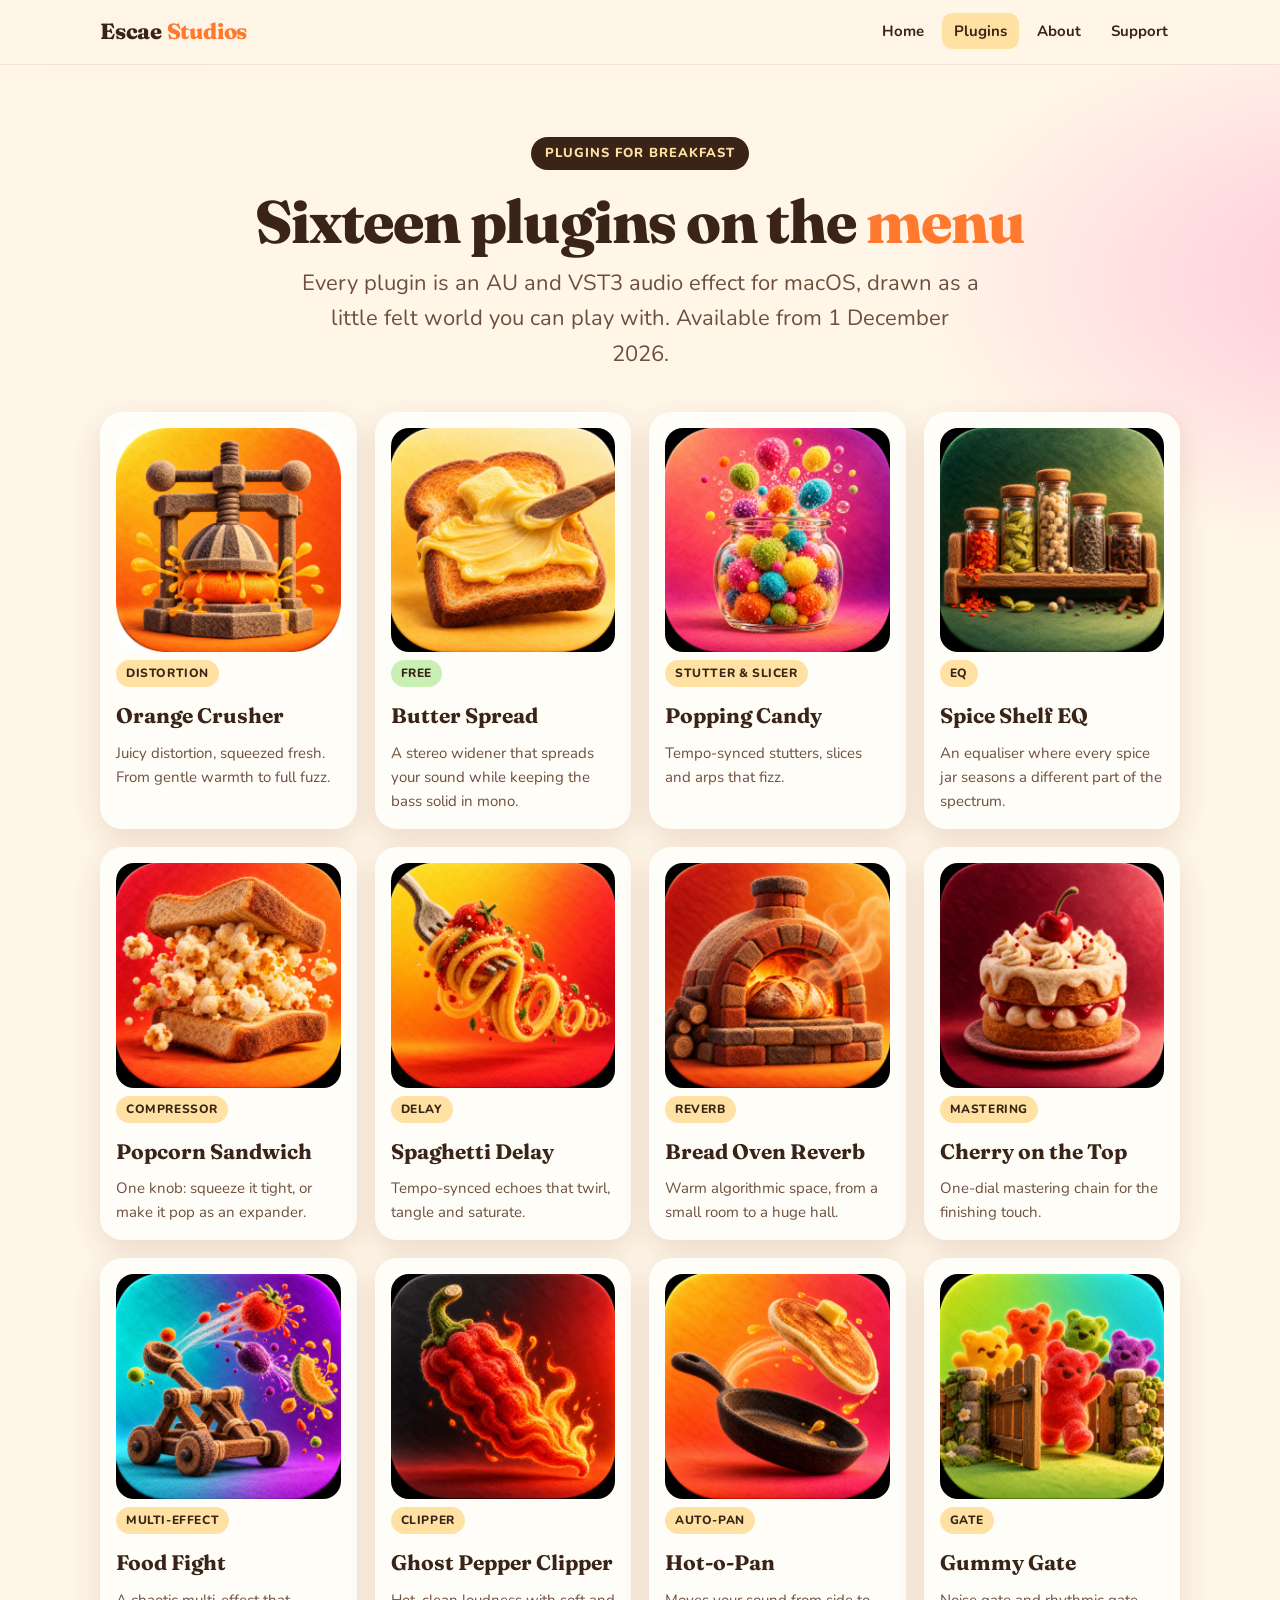
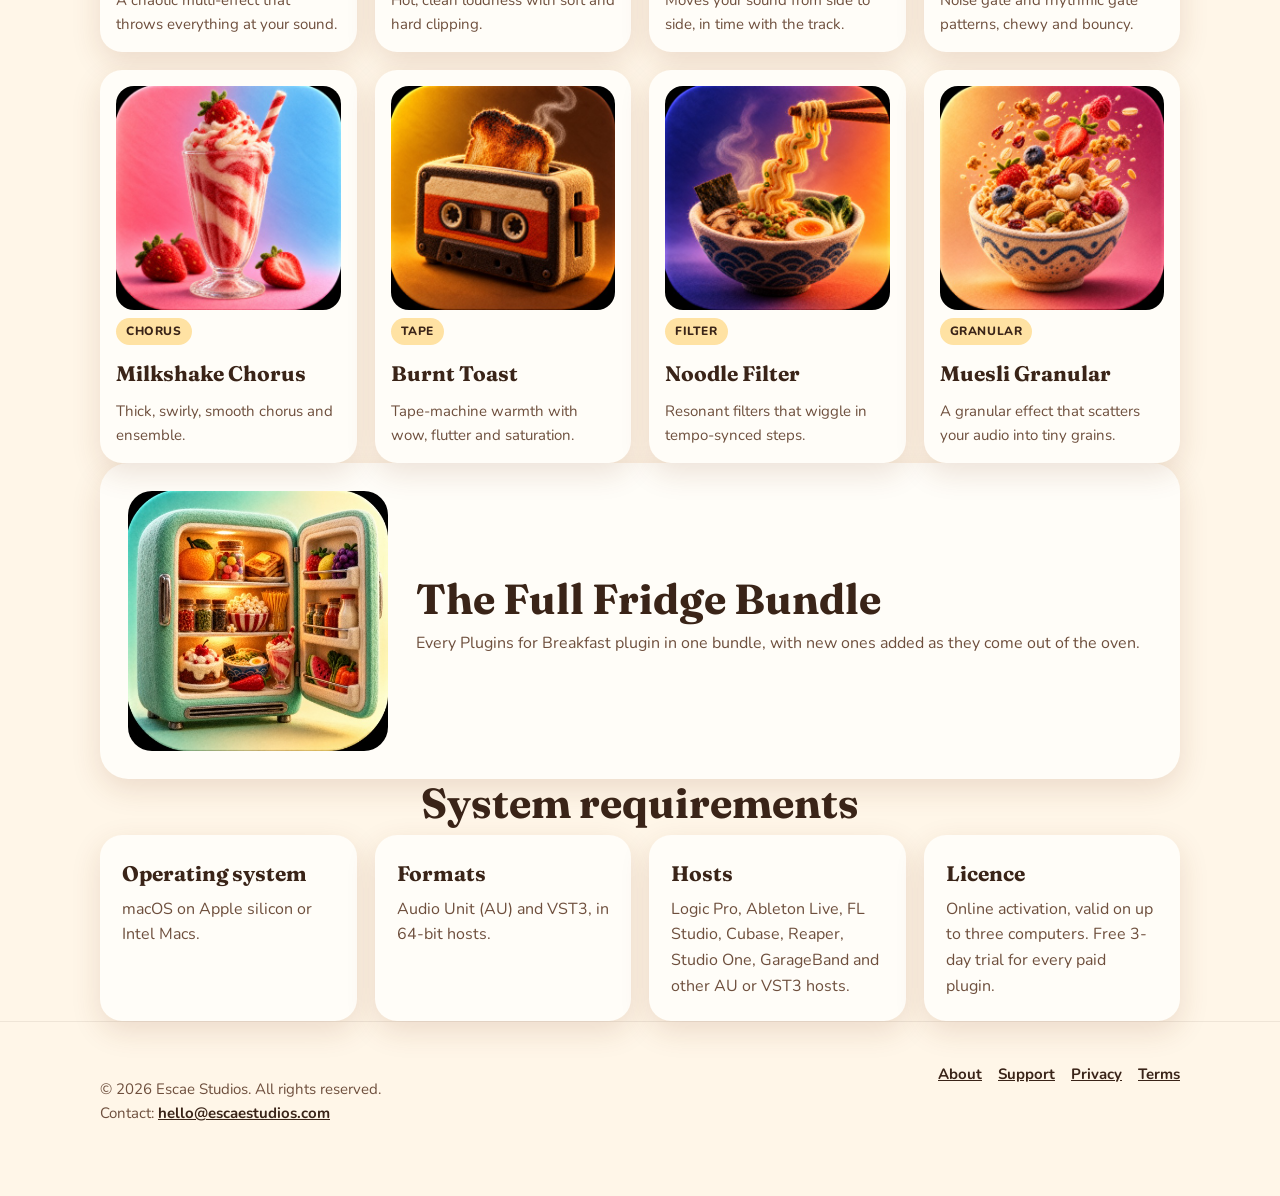
==== plugins.html @ 239ed5df "Escae Studios company website Co-Authored-By: Claude Opus 5.5 <noreply@anthropic.com>" ====
<!doctype html>
<html lang="en">
<head>
<meta charset="utf-8">
<meta name="viewport" content="width=device-width, initial-scale=1">
<title>Plugins · Escae Studios</title>
<meta name="description" content="The Plugins for Breakfast range by Escae Studios: sixteen AU and VST3 audio effect plugins for macOS.">
<link rel="icon" href="img/orange-crusher.jpg">
<link rel="preconnect" href="https://fonts.googleapis.com">
<link rel="preconnect" href="https://fonts.gstatic.com" crossorigin>
<link href="https://fonts.googleapis.com/css2?family=Fraunces:opsz,wght@9..144,600;9..144,800&family=Nunito:wght@400;600;700;800&display=swap" rel="stylesheet">
<link rel="stylesheet" href="style.css">
</head>
<body>
<header class="topbar">
  <div class="wrap">
    <a class="brand" href="./">Escae <span>Studios</span></a>
    <nav aria-label="Main"><ul>
      <li><a href="./">Home</a></li>
      <li><a href="plugins.html" aria-current="page">Plugins</a></li>
      <li><a href="about.html">About</a></li>
      <li><a href="support.html">Support</a></li>
    </ul></nav>
  </div>
</header>

<main>
  <section class="hero page-title wrap">
    <span class="badge">Plugins for Breakfast</span>
    <h1>Sixteen plugins on the <span>menu</span></h1>
    <p class="lede">Every plugin is an AU and VST3 audio effect for macOS, drawn as a little felt world you can play with. Available from 1 December 2026.</p>
  </section>
  <section class="wrap">
    <div class="menu">
      <article class="item"><img src="img/orange-crusher.jpg" alt="Orange Crusher artwork" loading="lazy"><span class="tag">Distortion</span><h3>Orange Crusher</h3><p>Juicy distortion, squeezed fresh. From gentle warmth to full fuzz.</p></article>
      <article class="item"><img src="img/butter-spread.jpg" alt="Butter Spread artwork" loading="lazy"><span class="tag free">Free</span><h3>Butter Spread</h3><p>A stereo widener that spreads your sound while keeping the bass solid in mono.</p></article>
      <article class="item"><img src="img/popping-candy.jpg" alt="Popping Candy artwork" loading="lazy"><span class="tag">Stutter &amp; slicer</span><h3>Popping Candy</h3><p>Tempo-synced stutters, slices and arps that fizz.</p></article>
      <article class="item"><img src="img/spice-shelf.jpg" alt="Spice Shelf EQ artwork" loading="lazy"><span class="tag">EQ</span><h3>Spice Shelf EQ</h3><p>An equaliser where every spice jar seasons a different part of the spectrum.</p></article>
      <article class="item"><img src="img/popcorn-sandwich.jpg" alt="Popcorn Sandwich artwork" loading="lazy"><span class="tag">Compressor</span><h3>Popcorn Sandwich</h3><p>One knob: squeeze it tight, or make it pop as an expander.</p></article>
      <article class="item"><img src="img/spaghetti-delay.jpg" alt="Spaghetti Delay artwork" loading="lazy"><span class="tag">Delay</span><h3>Spaghetti Delay</h3><p>Tempo-synced echoes that twirl, tangle and saturate.</p></article>
      <article class="item"><img src="img/bread-oven.jpg" alt="Bread Oven Reverb artwork" loading="lazy"><span class="tag">Reverb</span><h3>Bread Oven Reverb</h3><p>Warm algorithmic space, from a small room to a huge hall.</p></article>
      <article class="item"><img src="img/cherry-on-the-top.jpg" alt="Cherry on the Top artwork" loading="lazy"><span class="tag">Mastering</span><h3>Cherry on the Top</h3><p>One-dial mastering chain for the finishing touch.</p></article>
      <article class="item"><img src="img/food-fight.jpg" alt="Food Fight artwork" loading="lazy"><span class="tag">Multi-effect</span><h3>Food Fight</h3><p>A chaotic multi-effect that throws everything at your sound.</p></article>
      <article class="item"><img src="img/ghost-pepper.jpg" alt="Ghost Pepper Clipper artwork" loading="lazy"><span class="tag">Clipper</span><h3>Ghost Pepper Clipper</h3><p>Hot, clean loudness with soft and hard clipping.</p></article>
      <article class="item"><img src="img/hot-o-pan.jpg" alt="Hot-o-Pan artwork" loading="lazy"><span class="tag">Auto-pan</span><h3>Hot-o-Pan</h3><p>Moves your sound from side to side, in time with the track.</p></article>
      <article class="item"><img src="img/gummy-gate.jpg" alt="Gummy Gate artwork" loading="lazy"><span class="tag">Gate</span><h3>Gummy Gate</h3><p>Noise gate and rhythmic gate patterns, chewy and bouncy.</p></article>
      <article class="item"><img src="img/milkshake-chorus.jpg" alt="Milkshake Chorus artwork" loading="lazy"><span class="tag">Chorus</span><h3>Milkshake Chorus</h3><p>Thick, swirly, smooth chorus and ensemble.</p></article>
      <article class="item"><img src="img/burnt-toast.jpg" alt="Burnt Toast artwork" loading="lazy"><span class="tag">Tape</span><h3>Burnt Toast</h3><p>Tape-machine warmth with wow, flutter and saturation.</p></article>
      <article class="item"><img src="img/noodle-filter.jpg" alt="Noodle Filter artwork" loading="lazy"><span class="tag">Filter</span><h3>Noodle Filter</h3><p>Resonant filters that wiggle in tempo-synced steps.</p></article>
      <article class="item"><img src="img/muesli-granular.jpg" alt="Muesli Granular artwork" loading="lazy"><span class="tag">Granular</span><h3>Muesli Granular</h3><p>A granular effect that scatters your audio into tiny grains.</p></article>
    </div>
  </section>
  <section class="wrap">
    <div class="split">
      <img src="img/full-fridge.jpg" alt="Full Fridge Bundle artwork">
      <div>
        <h2>The Full Fridge Bundle</h2>
        <p>Every Plugins for Breakfast plugin in one bundle, with new ones added as they come out of the oven.</p>
      </div>
    </div>
  </section>
  <section class="wrap">
    <h2 class="center">System requirements</h2>
    <div class="cards">
      <div class="card"><h3>Operating system</h3><p>macOS on Apple silicon or Intel Macs.</p></div>
      <div class="card"><h3>Formats</h3><p>Audio Unit (AU) and VST3, in 64-bit hosts.</p></div>
      <div class="card"><h3>Hosts</h3><p>Logic Pro, Ableton Live, FL Studio, Cubase, Reaper, Studio One, GarageBand and other AU or VST3 hosts.</p></div>
      <div class="card"><h3>Licence</h3><p>Online activation, valid on up to three computers. Free 3-day trial for every paid plugin.</p></div>
    </div>
  </section>
</main>

<footer>
  <div class="wrap">
    <p>© 2026 Escae Studios. All rights reserved.<br>Contact: <a href="mailto:hello@escaestudios.com">hello@escaestudios.com</a></p>
    <ul>
      <li><a href="about.html">About</a></li>
      <li><a href="support.html">Support</a></li>
      <li><a href="privacy.html">Privacy</a></li>
      <li><a href="terms.html">Terms</a></li>
    </ul>
  </div>
</footer>
</body>
</html>
---- style.css ----
:root {
  --cream: #fff6e8;
  --butter: #ffe2a3;
  --tangerine: #ff7a2f;
  --berry: #e8457c;
  --ink: #3a2418;
  --ink-soft: #6e4f3d;
  --card: #fffdf8;
  --shadow: 0 10px 30px rgba(120, 60, 20, .14);
}
* { box-sizing: border-box; }
html { scroll-behavior: smooth; }
body {
  margin: 0;
  font-family: "Nunito", system-ui, -apple-system, sans-serif;
  color: var(--ink);
  background:
    radial-gradient(1200px 600px at 10% -10%, #ffd9b0 0%, transparent 60%),
    radial-gradient(900px 500px at 110% 10%, #ffc7d9 0%, transparent 55%),
    var(--cream);
  line-height: 1.6;
}
a { color: var(--ink); }
.wrap { max-width: 1120px; margin: 0 auto; padding: 0 20px; }
.narrow { max-width: 780px; }

/* top bar */
.topbar { position: sticky; top: 0; z-index: 10; background: rgba(255, 246, 232, .92); backdrop-filter: blur(8px); border-bottom: 1px solid rgba(58, 36, 24, .08); }
.topbar .wrap { display: flex; align-items: center; justify-content: space-between; gap: 16px; min-height: 64px; flex-wrap: wrap; }
.brand { font-family: "Fraunces", Georgia, serif; font-weight: 800; font-size: 22px; text-decoration: none; letter-spacing: -.01em; }
.brand span { color: var(--tangerine); }
nav ul { list-style: none; display: flex; gap: 6px; margin: 0; padding: 0; flex-wrap: wrap; }
nav a { text-decoration: none; font-weight: 700; padding: 8px 12px; border-radius: 10px; font-size: 15px; }
nav a:hover, nav a[aria-current="page"] { background: var(--butter); }

/* hero */
.hero { padding: 72px 0 40px; text-align: center; }
.badge { display: inline-block; padding: 6px 14px; border-radius: 999px; background: var(--ink); color: var(--butter); font-weight: 800; font-size: 13px; letter-spacing: .08em; text-transform: uppercase; }
h1 { font-family: "Fraunces", Georgia, serif; font-weight: 800; font-size: clamp(40px, 7vw, 80px); line-height: 1.04; margin: 20px 0 14px; letter-spacing: -.02em; }
h1 span { color: var(--tangerine); }
.page-title h1 { font-size: clamp(36px, 5.5vw, 60px); }
.lede { font-size: clamp(18px, 2.4vw, 22px); color: var(--ink-soft); max-width: 680px; margin: 0 auto; }
.hero-icons { display: flex; justify-content: center; gap: 14px; margin: 36px 0 8px; flex-wrap: wrap; }
.hero-icons img { width: 88px; height: 88px; border-radius: 22px; box-shadow: var(--shadow); }
.hero-icons img:nth-child(odd) { transform: rotate(-4deg); }
.hero-icons img:nth-child(even) { transform: rotate(4deg) translateY(6px); }
.cta { margin-top: 30px; display: flex; gap: 12px; justify-content: center; flex-wrap: wrap; }
.btn { display: inline-block; padding: 14px 24px; border-radius: 14px; text-decoration: none; background: linear-gradient(180deg, #ff8c45, var(--tangerine)); color: #fff; font-weight: 800; font-size: 17px; box-shadow: 0 6px 0 #c9541a; }
.btn.ghost { background: var(--card); color: var(--ink); box-shadow: 0 6px 0 #e4cfae; }
.btn:active { transform: translateY(4px); box-shadow: 0 2px 0 #c9541a; }

section { padding: 48px 0; }
h2 { font-family: "Fraunces", Georgia, serif; font-size: clamp(28px, 4.2vw, 42px); margin: 0 0 8px; line-height: 1.15; }
.center { text-align: center; }
.sub { color: var(--ink-soft); margin: 0 0 30px; }
h3 { font-family: "Fraunces", Georgia, serif; font-size: 21px; margin: 0 0 6px; }

.cards { display: grid; grid-template-columns: repeat(auto-fit, minmax(240px, 1fr)); gap: 18px; }
.card { background: var(--card); border-radius: 22px; padding: 22px; box-shadow: var(--shadow); }
.card p { margin: 0; color: var(--ink-soft); }

.menu { display: grid; grid-template-columns: repeat(auto-fill, minmax(210px, 1fr)); gap: 18px; }
.item { background: var(--card); border-radius: 22px; padding: 16px; box-shadow: var(--shadow); display: flex; flex-direction: column; gap: 8px; }
.item img { width: 100%; aspect-ratio: 1; object-fit: cover; border-radius: 18px; display: block; }
.item h3 { margin: 4px 0 0; }
.item p { margin: 0; color: var(--ink-soft); font-size: 15px; }
.tag { align-self: flex-start; font-size: 12px; font-weight: 800; padding: 4px 10px; border-radius: 999px; background: var(--butter); text-transform: uppercase; letter-spacing: .05em; }
.tag.free { background: #c8f0b4; }

.split { display: grid; grid-template-columns: 260px 1fr; gap: 28px; align-items: center; background: var(--card); border-radius: 28px; padding: 28px; box-shadow: var(--shadow); }
.split img { width: 100%; border-radius: 24px; }
.split p { color: var(--ink-soft); margin: 0 0 10px; }

.facts { display: grid; grid-template-columns: repeat(auto-fit, minmax(200px, 1fr)); gap: 16px; }
.fact { background: rgba(255,255,255,.65); border-radius: 18px; padding: 18px; text-align: center; }
.fact b { display: block; font-family: "Fraunces", Georgia, serif; font-size: 22px; margin-bottom: 4px; }

/* long-form pages */
.prose { background: var(--card); border-radius: 28px; padding: clamp(22px, 4vw, 44px); box-shadow: var(--shadow); margin-bottom: 56px; }
.prose h2 { font-size: clamp(24px, 3vw, 30px); margin-top: 32px; }
.prose h2:first-child { margin-top: 0; }
.prose p, .prose li { color: var(--ink-soft); }
.prose li { margin-bottom: 6px; }
.meta { color: var(--ink-soft); font-size: 15px; }
details { background: rgba(255, 226, 163, .35); border-radius: 16px; padding: 14px 18px; margin-bottom: 12px; }
details summary { font-weight: 800; cursor: pointer; }
details p { margin: 10px 0 0; }

footer { padding: 40px 0 56px; color: var(--ink-soft); font-size: 15px; border-top: 1px solid rgba(58, 36, 24, .08); }
footer .wrap { display: flex; justify-content: space-between; gap: 20px; flex-wrap: wrap; }
footer ul { list-style: none; display: flex; gap: 16px; padding: 0; margin: 0; flex-wrap: wrap; }
footer a { font-weight: 700; }

@media (max-width: 640px) {
  .hero { padding-top: 44px; }
  .hero-icons img { width: 60px; height: 60px; border-radius: 16px; }
  .split { grid-template-columns: 1fr; text-align: center; }
  .split img { max-width: 220px; margin: 0 auto; }
  nav a { padding: 6px 8px; font-size: 14px; }
}
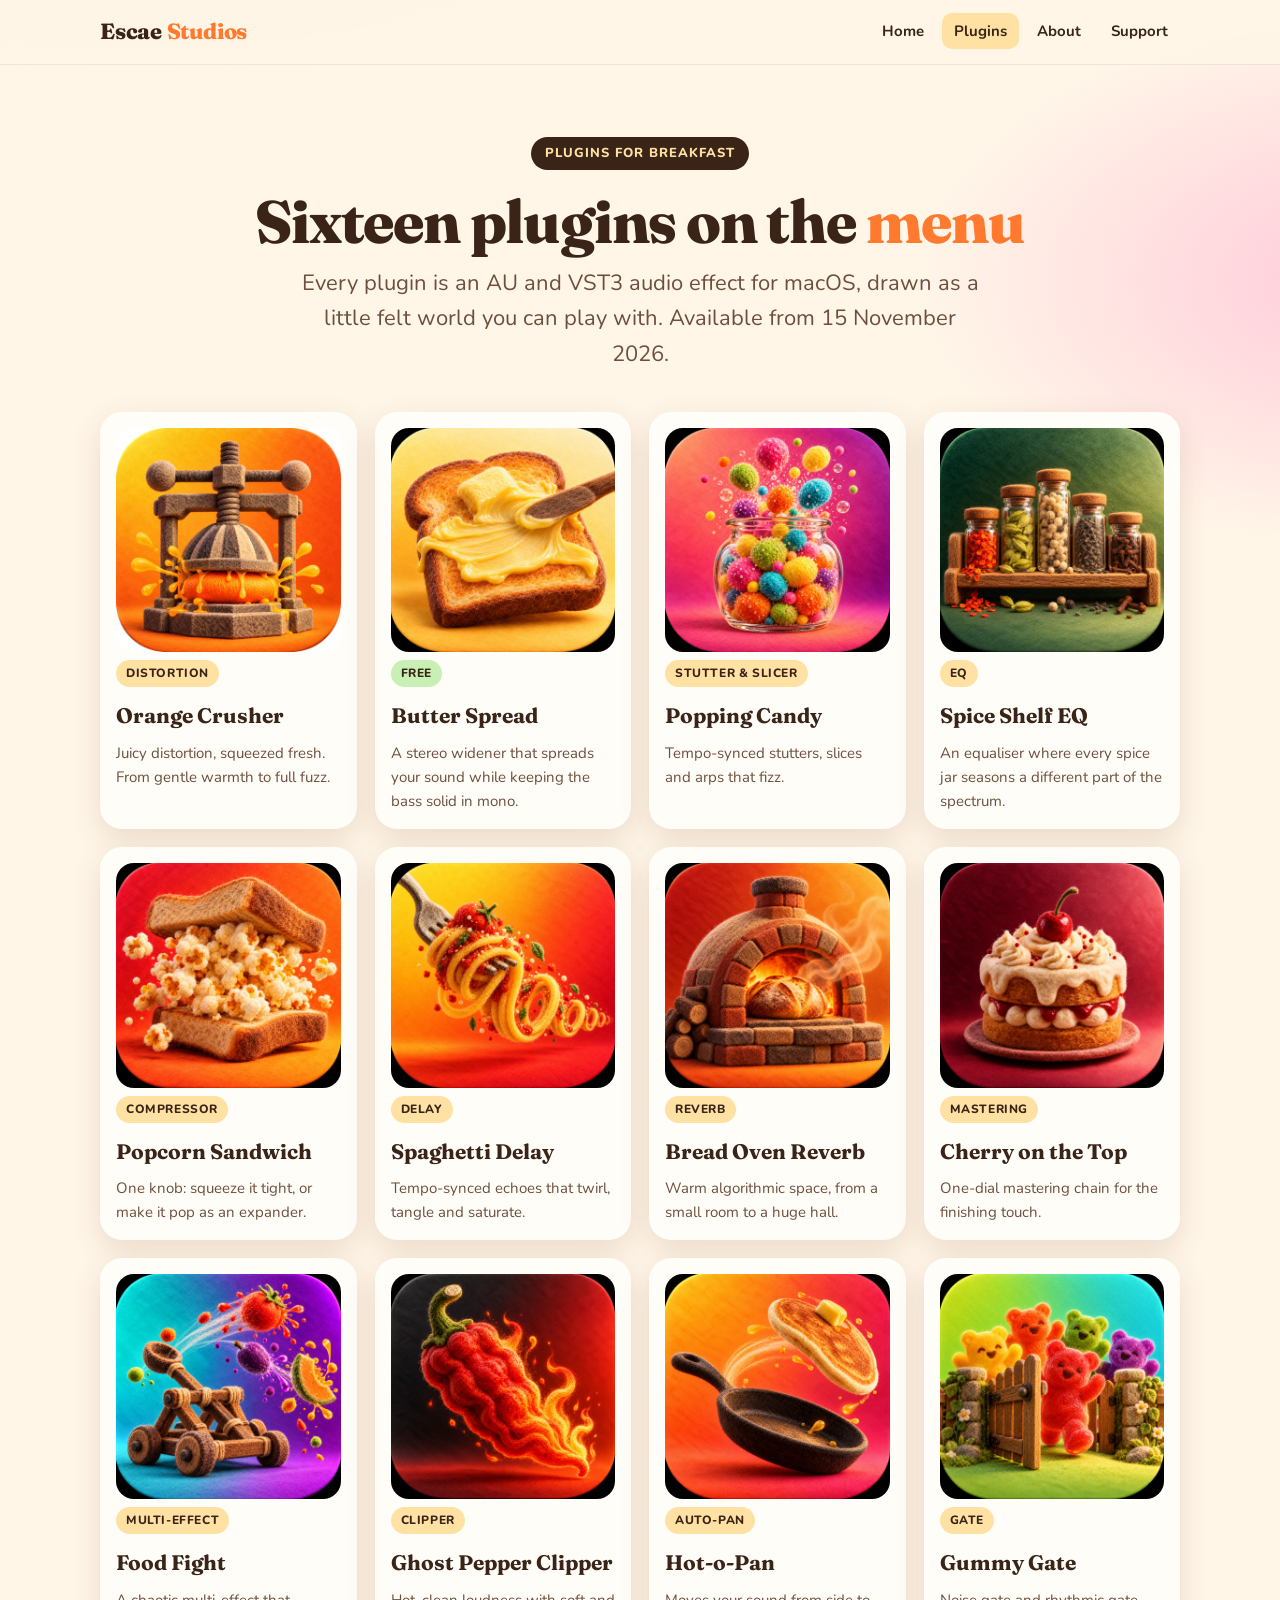
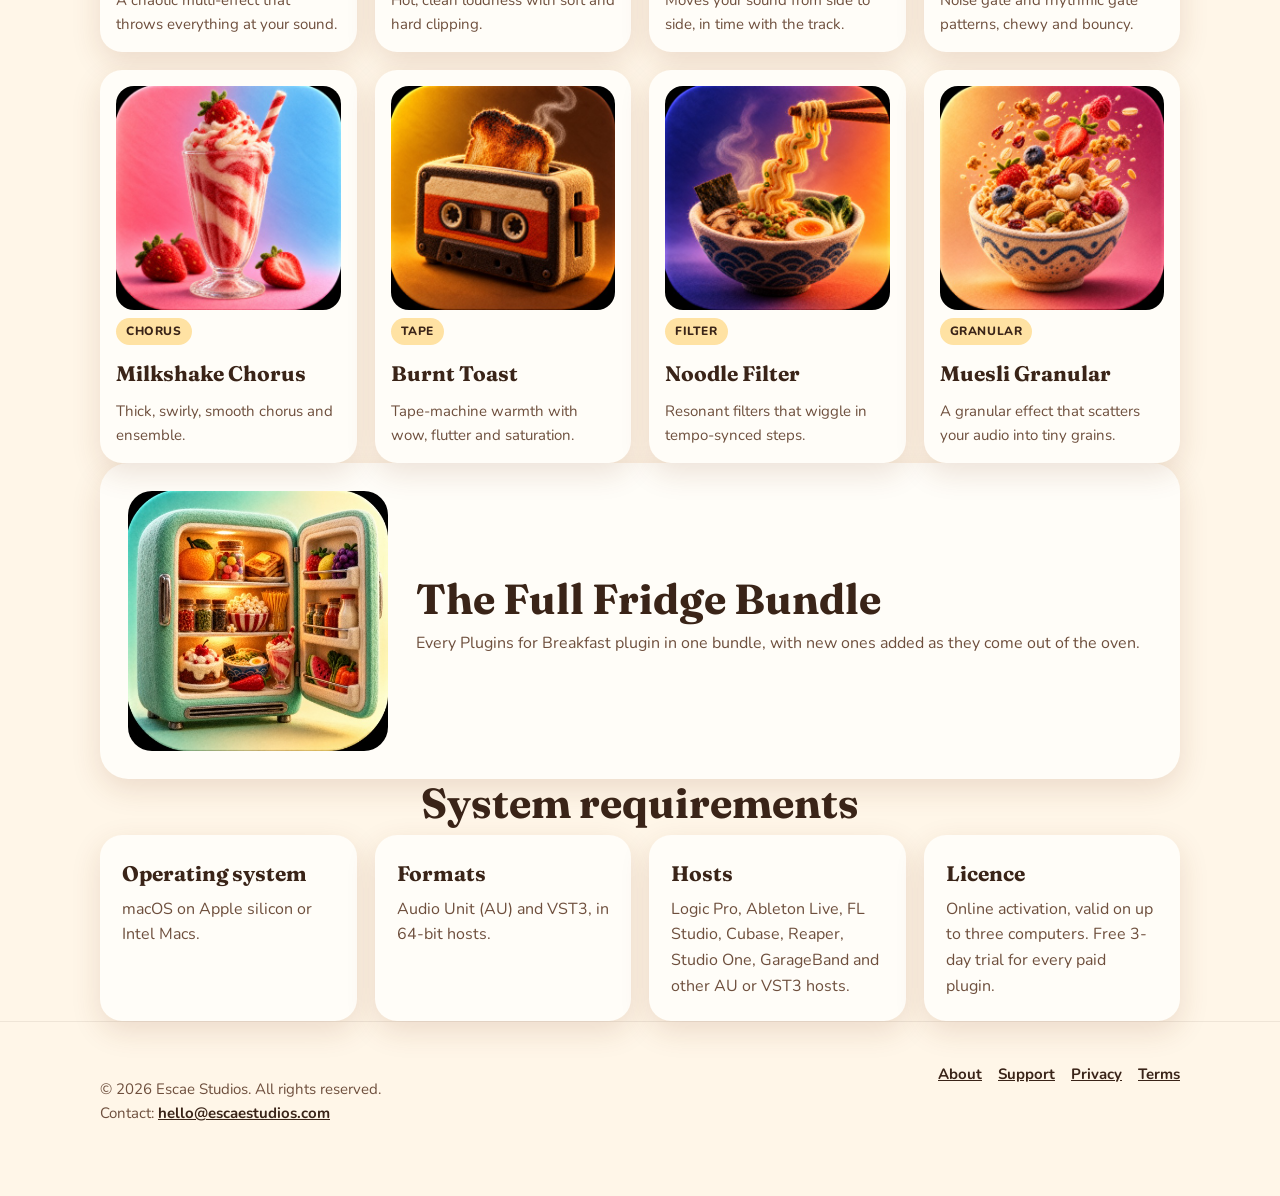
==== commit 0407a2d4: "Launch date: 15 November 2026 Co-Authored-By: Claude Opus 5.5 <noreply@anthropic.com>" ====
--- a/plugins.html
+++ b/plugins.html
@@ -28,7 +28,7 @@
   <section class="hero page-title wrap">
     <span class="badge">Plugins for Breakfast</span>
     <h1>Sixteen plugins on the <span>menu</span></h1>
-    <p class="lede">Every plugin is an AU and VST3 audio effect for macOS, drawn as a little felt world you can play with. Available from 1 December 2026.</p>
+    <p class="lede">Every plugin is an AU and VST3 audio effect for macOS, drawn as a little felt world you can play with. Available from 15 November 2026.</p>
   </section>
   <section class="wrap">
     <div class="menu">
